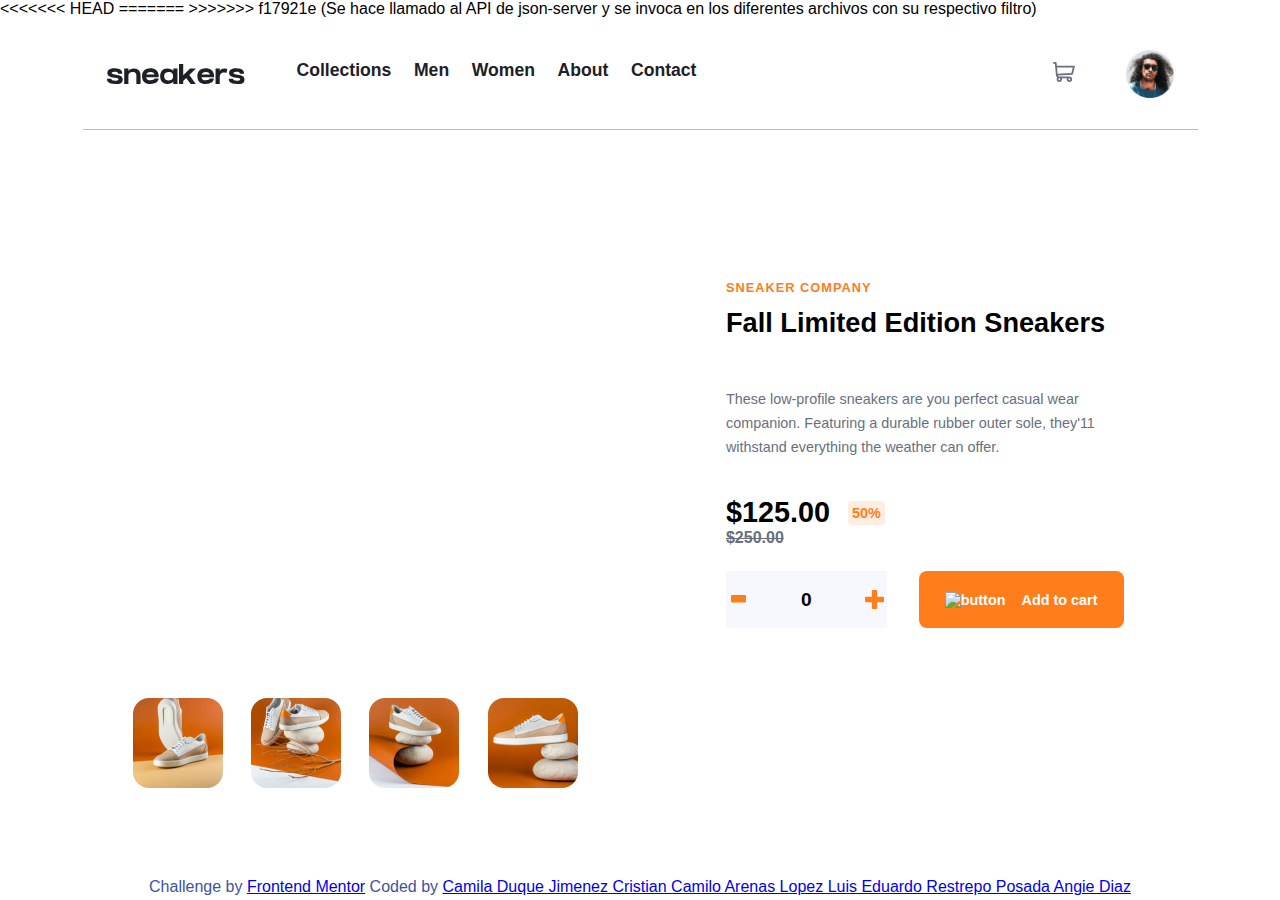
==== index.html @ 79b87ba1 "Se hace integracion de servicio json-server y se hacen respectivos filtros para las diferentes categ" ====
<!DOCTYPE html>
<html lang="es">
<<<<<<< HEAD
=======

>>>>>>> f17921e (Se hace llamado al API de json-server y se invoca en los diferentes archivos con su respectivo filtro)
<head>
    <meta charset="UTF-8">
    <meta name="viewport" content="width=device-width, initial-scale=1.0">
    <link rel="icon" type="image/png" sizes="32x32" href="./images/favicon-32x32.png">
    <title>E-commerce product page</title>
    <link rel="stylesheet" href="./sass/styles.scss">
    <link rel="stylesheet" href="style.css"">

    <style>
        .attribution { font-size: 16px; text-align: center; }
        .attribution { color: hsl(228, 45%, 44%); }
    </style>
</head>
<body>
<script>
    const contenedorProductos = document.querySelector(" #matter"); 
    const cargarProductos = async () => {
        const url = " http://localhost:3000/productos"
        fetch(url).then(res => res.json())
            .then(data => {
                console.log(data)
                data.forEach(producto => {
                    const div = document.createElement("div");
                    div.classList.add("producto");

                    div.innerHTML = `
    <img class="producto-imagen" src=${producto.img.imagenUno} alt="${producto.nombre}">
    <div class="producto-detalles">
        <h3 class="producto-titulo">${producto.nombre}</h3>
        <p class="producto-precio">$${producto.precio}</p>
        <button class="producto-agregar" id="${producto.id}">Agregar al carrito</button>
    </div>` ;

                    matter.append(div);
                });
            })
    }
</script>
    <main class=" main">

        <header class="header">

            <div class="header__navegador">
                <img class="menu" src="./images/icon-menu.svg" alt="menu icon">
                <img class="logo" src="./images/logo.svg" alt="logo">

                <nav class="iconos-head">
                    <ul class="iconos-head__items">
                        <li><a class="iconos-head__link" href="new-colection.html">Collections</a></li>
                        <li><a class="iconos-head__link" href="#">Men</a></li>
                        <li><a class="iconos-head__link" href="women-colection.html">Women</a></li>
                        <li><a class="iconos-head__link" href="#">About</a></li>
                        <li><a class="iconos-head__link" href="#">Contact</a></li>
                    </ul>

                </nav>

            </div>




            <!-- // ! -- inicio modal navbar -- // -->
            <div class="head-background">
                <nav class="iconos-head2">
                    <img class="iconos-head__close-icon" src="./images/icon-close.svg" alt="">
                    <ul class="iconos-head__item">
                        <li><a class="iconos-head__link" href="new-colection.html">Collections</a></li>
                        <li><a class="iconos-head__link" href="#">Men</a></li>
                        <li><a class="iconos-head__link" href="women-colection.html">Women</a></li>
                        <li><a class="iconos-head__link" href="#">About</a></li>
                        <li><a class="iconos-head__link" href="#">Contact</a></li>
                    </ul>
                </nav>

            </div>
            <!-- // ! -- final modal navbar -- // -->

            <div class="header__cart-profile">
                <div class="header_cart">
                    <div class="header_cart--notification">3</div>
                    <img src="./images/icon-cart.svg" alt="cart">
                </div>
                <img class="avatar" src="./images/image-avatar.png" alt="profile">
            </div>
        </header>

        <section class="matter" id="matter">
            <article class="tunnel">
                <div class="tunnel__image-container">
                    <img class="tunnel__previous" src="./images/icon-previous.svg" alt="previous">
                    <img class="tunnel__next" src="./images/icon-next.svg" alt="next">
                </div>
                <div class="tunnel__thumnails">
                    <img id="1" class="tunnel__thumnail" src="./images/image-product-1-thumbnail.jpg" alt="thumnail">
                    <img id="2" class="tunnel__thumnail" src="./images/image-product-2-thumbnail.jpg" alt="thumnail">
                    <img id="3" class="tunnel__thumnail" src="./images/image-product-3-thumbnail.jpg" alt="thumnail">
                    <img id="4" class="tunnel__thumnail" src="./images/image-product-4-thumbnail.jpg" alt="thumnail">
                </div>
            </article>

            <article class="references">
                <h2 class="reference__company">Sneaker Company</h2>
                <h2 class="reference__title">Fall Limited Edition Sneakers</h2>
                <p class="reference__description"> These low-profile sneakers are you perfect casual wear companion.
                    Featuring a durable rubber outer sole, they'11 withstand everything the weather can offer.</p>
                <div class="reference__prices">
                    <p class="reference_now">$125.00<span class="details_discount">50%</span></p>
                    <p class="reference__before"> $250.00</p>
                </div>
                <div class="reference__product-quantity">
                    <div class="input">
                        <img class="input__minus" src="./images/icon-minus.svg" alt="minus">
                        <input class="input__number" type="text" value="0">
                        <img class="input__plus" src="./images/icon-plus.svg" alt="plus">
                    </div>
                    <button class="reference__button"> <img src="./images/" alt="button">Add to cart</button>
                </div>
            </article>

        </section>

        <!-- // ! -- inicio cart modal -- // -->
        <div class="truck-modal">
            <p class="truck-modal__title">Cart</p>
            <div class="truck_modal__checkout-container">
                <div class="truck_modal__deatils-container">
                    <img class="truck-modal__image" src="./images/image-product-1-thumbnail.jpg" alt="uno">
                    <div>
                        <p class="truck-modal__product">Autumn Limited Edition..</p>
                        <p class="truck-modal__price">$125 x 3 <span>$375.00</span></p>
                    </div>
                    <img class="delete" src="./images/icon-delete.svg" alt="delete">
                </div>
                <button class="truck-modal__delete">Checkout</button>
            </div>
        </div>
        <!-- // ! -- final cart modal -- // -->

        <!-- // ! -- inicio gallery modal -- // -->
        <div class="modal-tunnel__background">
            <article class="modal-tunnel">
                <img class="modal-tunnel__close" src="./images/icon-close.svg" alt="icon close">
                <div class="modal-tunnel__image-container">
                    <img class="modal-tunnel__previous" src="./images/icon-previous.svg" alt="previous">
                    <img class="modal-tunnel__next" src="./images/icon-next.svg" alt="next">
                </div>
                <div class="modal-tunnel__thumnails">
                    <img id="m1" class="modal-tunnel__thumnail" src="./images/image-product-1-thumbnail.jpg"
                        alt="thumnail">
                    <img id="m2" class="modal-tunnel__thumnail" src="./images/image-product-2-thumbnail.jpg"
                        alt="thumnail">
                    <img id="m3" class="modal-tunnel__thumnail" src="./images/image-product-3-thumbnail.jpg"
                        alt="thumnail">
                    <img id="m4" class="modal-tunnel__thumnail" src="./images/image-product-4-thumbnail.jpg"
                        alt="thumnail">
                </div>
            </article>
        </div>
        <!-- // ! -- final gallery modal -- // -->
    </main>
    <div>
        <script>
            cargarProductos()
        </script>
    </div>
    <footer class="attribution">
        Challenge by <a href="https://www.frontendmentor.io?ref=challenge" target="_blank">Frontend Mentor</a>
        Coded by <a href="#" target="_blank">
            Camila Duque Jimenez
            Cristian Camilo Arenas Lopez
            Luis Eduardo Restrepo Posada
            Angie Diaz
        </a>
    </footer>
    </body>

</html>
---- style.css ----
@import url(https://fonts.google.com/specimen/Kumbh+Sans);

:root {
    --orange: hsl(26, 100%, 55%);
    --pale-orange: hsl(25, 100%, 94%);
    --very-dark-blue: hsl(220, 13%, 13%);
    --dark-grayish-blue: hsl(219, 9%, 45%);
    --grayish-blue: hsl(220, 14%, 75%);
    --light-grayish-blue: hsl(223, 64%, 98%);
    --white: hsl(0, 0%, 100%);
    --black: hsl(0, 0%, 0%);
    --black-modal: hsla(0, 0%, 0%, 0.5);
    --font: "Kumbh Sans", sans-serif;
  }
  

*{
    margin: 0;
    padding: 0;
    box-sizing: border-box;
}

body{
    font-family: "kumbh Sans", sans-serif;
}

.main{
    width: 446px;
    /*border: 1px solid black;*/
    margin: auto;
    position: relative;
}
@media (min-width: 1115px){
    .main{
        width: 1115px;
    }   
}
.header{
   /* border: 1px solid red;*/
    display: flex;
    align-items: center;
    justify-content: space-between;
    height: 68px;
    padding:0 24px ;
}
@media (min-width: 1115px){
    .header{
        height: 112px;
        border-bottom: 1px solid var(--grayish-blue);
    }  
}
.header__navegador{
    width: 175px;
    height: 100%;
    display: flex;
    align-items: center;
    justify-content: space-between;
}
@media (min-width: 1115px){
    .header__navegador{
        width: 590px;
    } 
}
.menu:hover{
    cursor: pointer;
}
@media (min-width: 1115px){
    .menu{
        display: none;
    } 
}
.header__cart-profile{
    display: flex;
    align-items: center;
    justify-content: space-between;
    width: 70px;
}
@media (min-width: 1115px){
    .header__cart-profile{
        width:121px ;
    } 
}
.header_cart:hover{
    position: relative;
    cursor: pointer;
}

.header_cart--notification{
    display: none;
    background-color: var(--orange);
    width: 15px;
    height: 12px;
    border-radius: 16px;
    position: absolute;
    top: -2px;
    right: -5px;
    font-size: 0.6em;
    text-align: center;
    color: var(--white);
}
.avatar{ 
    width: 24px;
}
@media (min-width: 1115px){
    .avatar{
        width:48px ;
    } 
}
.avatar:hover{
cursor: pointer;
    border: 2px solid var(--orange);
    border-radius: 50%;
}

/*nav*/
.iconos-head{
    display: none;
    width: 400px;
    
} 
.iconos-head__items{
    list-style: none;
    display: flex;
    justify-content: space-between;
}
.iconos-head__link{
    text-decoration: none;
    color: var(--dark-grayish-blue);
    display: block;
    height: 112px;
    padding-top: 42px;
}
@media (min-width: 1115px){
    .iconos-head{
        display: block;
    } 
}

.iconos-head__link:hover{
    border-bottom: 4px solid var(--orange);
}
.head-background{
    /*background-color: var(--black-modal);*/
    position: absolute;
    top: 0;
    left: 0;
    width: 100%;
    height: 100%;
    z-index: 1;
    display: none;
   /*  display: grid;
    place-content: center; */
}
.iconos-head2{
    background-color: var(--white);
    width: 250px;
    height: 100%;
    padding: 28px 24px;
     display: none;
}
.iconos-head__item{
    display: flex;
    flex-direction: column;
    justify-content: space-between;
    height: 200px;
    list-style: none;
    margin-top: 50px;
}
.iconos-head__link{
    text-decoration: none;
    color: var(--very-dark-blue);
    font-weight: 700;
    font-size: 1.1em;
}
.iconos-head__close-icon:hover{
    cursor: pointer;
}

/*.mixin{
    background-color: var(--black-modal);
    position: absolute;
    top: 0;
    left: 0;
    width: 100%;
    height: 100%;
    display: none;

}*/
/*mixin{
background-color: var(--white);
    width: 40px;
    height: 40px;
    padding: 12px;
    border-radius: 50%;
    position: absolute;
    top: 170px;
    left: 15px;
}*/
.tunnel{
    width: 446px;
    
}
.tunnel__image-container{
    height: 300px;
    width: 100%;
    background-image:url("./coleccion-hombres/a1.webp");
    background-position-y:-35px ;
    background-size: cover;
}
@media (min-width: 1115px){
    .tunnel__image-container{
        background-position-y:0px ;
        border-radius: 16px;
        height: 446px;
        margin-bottom: 32px;
        
    } 
}

.tunnel__previous{
    background-color: var(--white);
    width: 40px;
    height: 40px;
    padding: 12px;
    border-radius: 50%;
    position: absolute;
    top: 180px;
    left: 15px;
   
}
.tunnel__previous:hover{
    cursor: pointer;
}

@media (min-width: 1115px){
    .tunnel__previous{
        background-position-y:0px ;
        border-radius: 16px;
        height: 446px;
        margin-bottom: 32px;
        display: none;
    } 
}


.tunnel__next{
    background-color: var(--white);
    width: 40px;
    height: 40px;
    padding: 12px;
    border-radius: 50%;
    position: absolute;
    top: 180px;
    left: 320px;  
}
.tunnel__next:hover{
    cursor: pointer;
}
@media (min-width: 1115px){
    .tunnel__next{
        display: none;
    } 
}

.tunnel__thumnails{
    display: none;
}
@media (min-width: 1115px){
    .tunnel__thumnails{
        display: flex;
        justify-content: space-between;
        
    } 
}
.tunnel__thumnail{
    width: 90px;
    border-radius: 16px;
}
.tunnel__thumnail:hover{
    cursor: pointer;
    border: 2px solid var(--orange);
}
.references{
    padding: 24px;

}
@media (min-width: 1115px){
    .references{
        width: 446px;
        padding-top: 60px;
    } 
}


.reference__company{
    color: var(--orange);
    text-transform: uppercase;
    font-size: 0.8em;
    letter-spacing: 1px;
    margin-bottom: 12px;
}
.reference__title{
    font-size: 1.7em;
    margin-bottom: 16px;
}
@media (min-width: 1115px){
    .reference__title{
        font-size: 1.7em;
        margin-bottom: 48px;
    } 
}
.reference__description{
    font-size: 0.94em;
    color: var(--dark-grayish-blue);
    line-height: 24px;
    margin-bottom: 24px;   
}
@media (min-width: 1115px){
    .reference__description{
        font-size: 0.9em;
        margin-bottom: 37px;
        
    } 
}
.reference__prices{
    
    display: flex;
    justify-content: space-between;
    margin-bottom: 24px;
    align-items: center;
}
@media (min-width: 1115px){
    .reference__prices{
        flex-direction: column;
        align-items: flex-start;
        
    } 
}
.reference_now{
    font-size: 1.8em;
    font-weight: 700;
    display: flex;
    align-items: center;
    gap: 18px;
}
.details_discount{
    font-size: 0.5em;
    background-color: var(--pale-orange);
    color: var(--orange);
    padding: 4px;
    border-radius: 4px;
}
.reference__before{
    font-weight: 700;
    color: var(--dark-grayish-blue);
    text-decoration: line-through;
}
.reference__product-quantity{
    @media (min-width: 1115px){
        display: flex;
        gap: 32px;

    }
}
.input{
    height: 57px;
    display: flex;
    justify-content: space-between;
    background-color: var(--light-grayish-blue);
}
.input__minus{
    width: 25px;
    height: 100%;
    padding:  24px 5px;
}
.input__minus:hover{
    cursor: pointer;
}
.input__number{
    width: 100%;   
    border: none;
    background-color: var(--light-grayish-blue);
    font-size: 1.2em;
    font-weight: 700;
    font-family: var(--font);
    text-align: center;
    outline: none;
}
.input__plus{
    width: 25px;
    height: 100%;
    padding:  19px 3px;
}
.input__plus:hover{
    cursor: pointer;
}
.reference__button{
    background-color: var(--orange);
    width: 100%;
    height: 57px;
    border-radius: 8px;
    border: none;
    color: var(--white);
    font-size: 0.9em;
    font-weight: 700;
    display: flex;
    align-items: center;
    justify-content: center;
    gap: 16px;
}
.reference__button:hover{
    cursor: pointer;
    opacity: 0.7;
}
.truck-modal{
    display: none;
    border:  1px solid blue;
    width: 360px;
    height: 260px;
    border-radius: 8px;
    box-shadow: 3px 3px 10px;
    position: absolute;
    top: 75px;
    right: 6px;
    background-color: var(--white);
}
.truck-modal__title{
    font-weight: 700;
    padding: 24px;
    border-bottom: 1px solid var(--grayish-blue);

}
.truck_modal__checkout-container{
    padding: 24px;
}
.truck_modal__deatils-container{
    display: flex;
    align-items: center;
    margin-bottom: 24px;
    color: var(--dark-grayish-blue);
}
.truck-modal__image{
    width: 50px;
    /*height: 50px;*/
    border-radius: 4px;
    align-items: center;
    justify-content: space-between;
    margin-bottom: 24px;
}
.truck-modal__price span{
    font-weight: 700;
    color: var(--black);

}
.delete:hover{
    cursor: pointer;
}
.truck-modal__delete{
    background-color: var(--orange);
    width: 100%;
    height: 57px;
    border-radius: 8px;
    border: none;
    color: var(--white);
    font-size: 0.9em;
    font-weight: 700;
    display: flex;
    align-items: center;
    justify-content: center;
    gap: 16px;
}
.truck-modal__delete:hover{
    cursor: pointer;
}
.matter{
    @media (min-width: 1115px){
        display: flex;
        padding: 90px 50px;
        gap: 124px;
        
    }
}
.modal-tunnel__background{
    width: 550px;
    
}
.modal-tunnel__background{ 
    background-color: var(--black-modal);
    position: absolute;
    top: 0;
    left: 0;
    width: 100%;
    height: 100%;
    z-index: 1;
    display: none;
    /*display: grid;*/
    place-content: center;
}
.modal-tunnel__close-container{
    text-align: right;
    height: 30px;
}
.modal-tunnel__close{
    width: 16px;
}
.modal-tunnel__close:hover{
    cursor: pointer;
    content: url("./images/icon-close-orange.svg");
}
.modal-tunnel__image-container{
    background-image: url("./images/image-product-1.jpg");
    height: 446px;
    width: 446px;
    background-size: cover;
    border-radius: 16px;
    margin-bottom: 32px;
    position: relative;
}
.modal-tunnel__thumnails{
     display: flex;
     justify-content: space-between;
     width: 410px;
     margin: auto;
} 
.modal-tunnel__thumnail{
    width: 90px;
    border-radius: 16px;
}
.modal-tunnel__thumnail:hover{
    cursor: pointer;
    border: 2px solid var(--orange);
}
.modal-tunnel__previous{
    background-color: var(--white);
    width: 40px;
    height: 40px;
    padding: 12px;
    border-radius: 50%;
    position: absolute;
    top: 190px;
    left: 15px;
    
}
.modal-tunnel__previous:hover{
    cursor: pointer;
}
@media (min-width: 1115px){
    .modal-tunnel__previous{
        display: block;
    } 
 }
.modal-tunnel__next{
    background-color: var(--white);
    width: 40px;
    height: 40px;
    padding: 12px;
    border-radius: 50%;
    position: absolute;
    top: 190px;
    left: 400px;  
}
.modal-tunnel__next:hover{
    cursor: pointer;
}

@media (min-width: 1115px){
.modal-tunnel__next{
    display: block;
    } 
}


/* Trabajo Alejandro */
.contendor-productos {
    display: grid;
    grid-template-columns: repeat(3, 1fr);
    gap: 1rem;
}
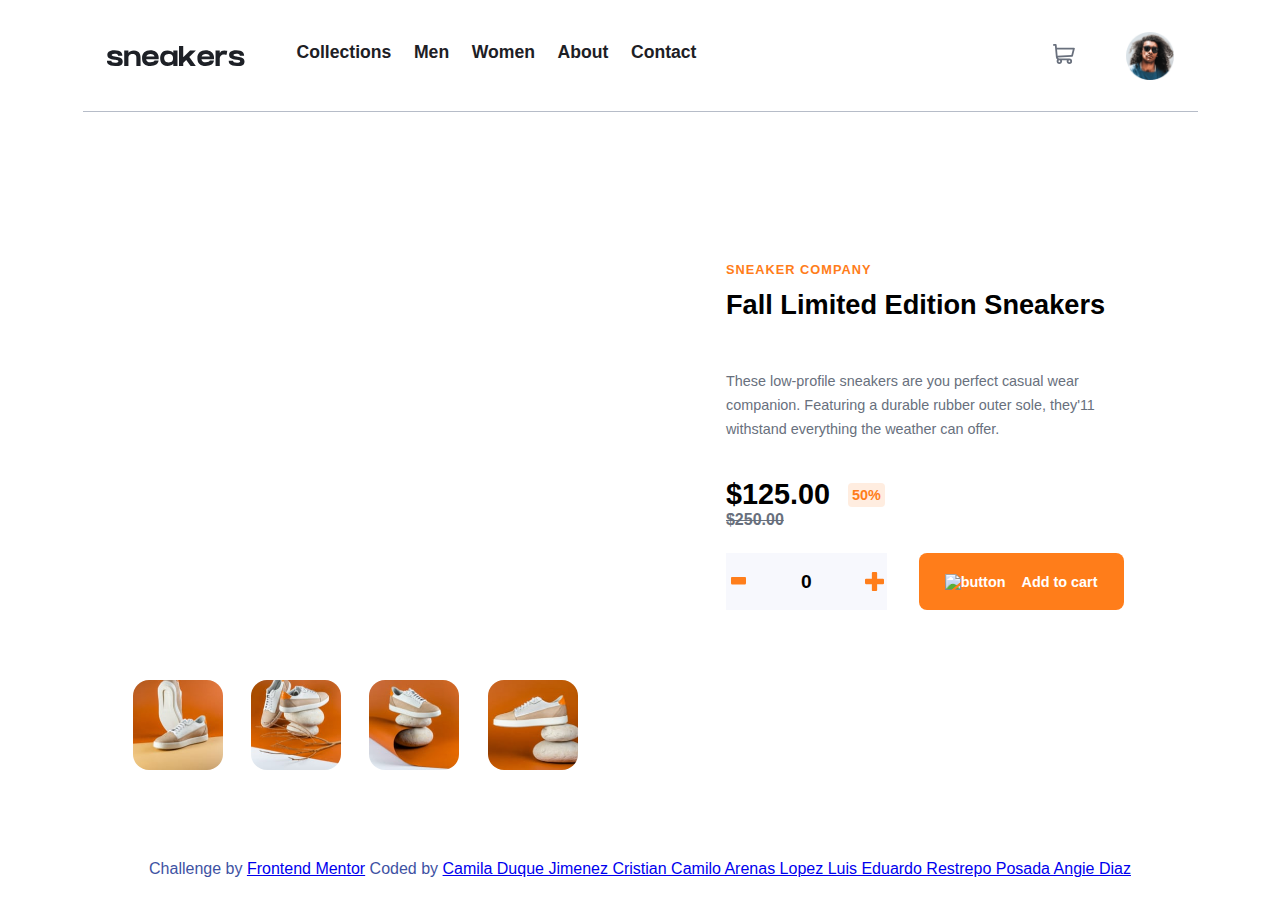
==== commit b000a94c: "Se implementa funcion de cerrar formulario" ====
--- a/index.html
+++ b/index.html
@@ -1,9 +1,5 @@
 <!DOCTYPE html>
 <html lang="es">
-<<<<<<< HEAD
-=======
-
->>>>>>> f17921e (Se hace llamado al API de json-server y se invoca en los diferentes archivos con su respectivo filtro)
 <head>
     <meta charset="UTF-8">
     <meta name="viewport" content="width=device-width, initial-scale=1.0">
@@ -18,30 +14,6 @@
     </style>
 </head>
 <body>
-<script>
-    const contenedorProductos = document.querySelector(" #matter"); 
-    const cargarProductos = async () => {
-        const url = " http://localhost:3000/productos"
-        fetch(url).then(res => res.json())
-            .then(data => {
-                console.log(data)
-                data.forEach(producto => {
-                    const div = document.createElement("div");
-                    div.classList.add("producto");
-
-                    div.innerHTML = `
-    <img class="producto-imagen" src=${producto.img.imagenUno} alt="${producto.nombre}">
-    <div class="producto-detalles">
-        <h3 class="producto-titulo">${producto.nombre}</h3>
-        <p class="producto-precio">$${producto.precio}</p>
-        <button class="producto-agregar" id="${producto.id}">Agregar al carrito</button>
-    </div>` ;
-
-                    matter.append(div);
-                });
-            })
-    }
-</script>
     <main class=" main">
 
         <header class="header">
@@ -165,11 +137,6 @@
         </div>
         <!-- // ! -- final gallery modal -- // -->
     </main>
-    <div>
-        <script>
-            cargarProductos()
-        </script>
-    </div>
     <footer class="attribution">
         Challenge by <a href="https://www.frontendmentor.io?ref=challenge" target="_blank">Frontend Mentor</a>
         Coded by <a href="#" target="_blank">
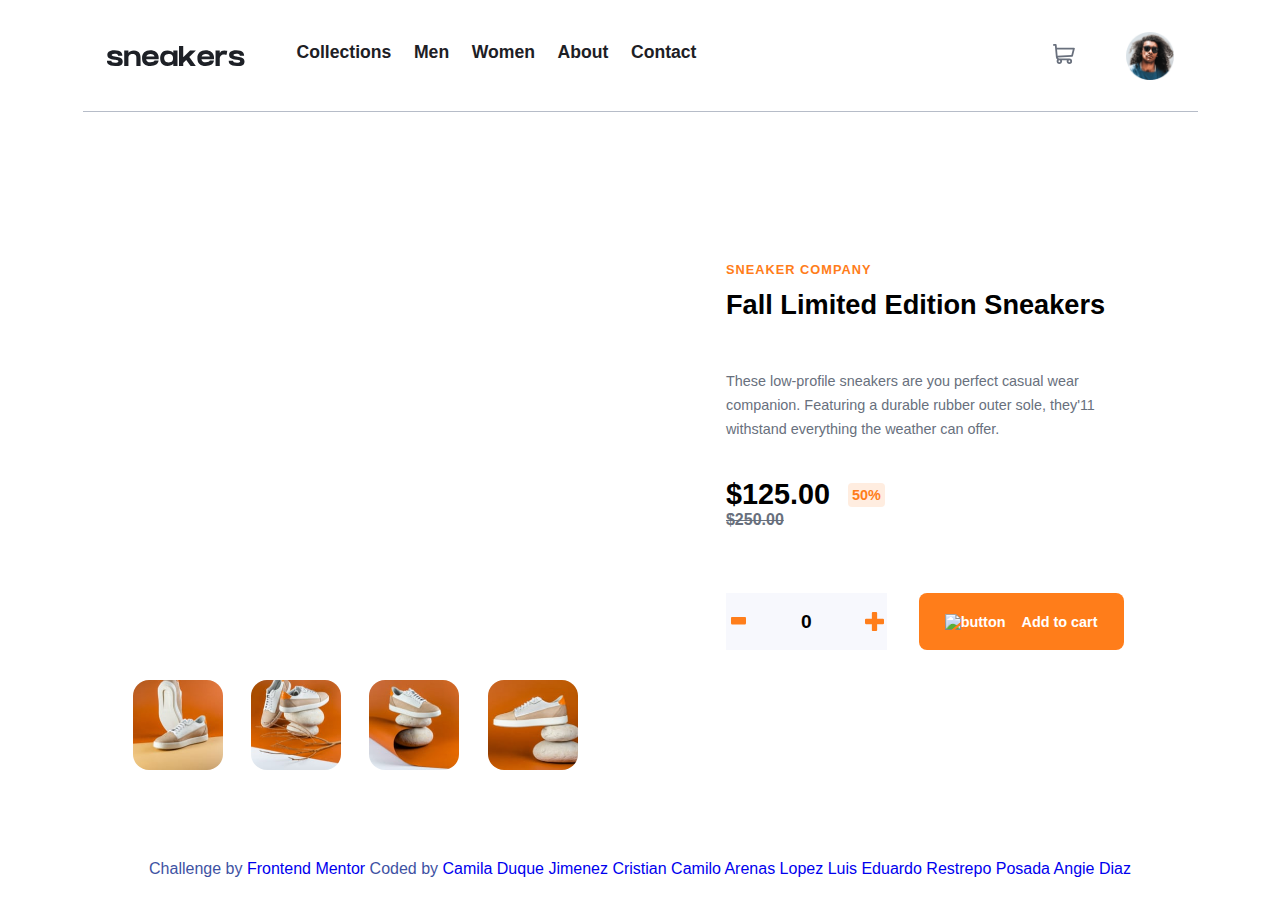
==== commit 0e990c9b: "Implementacion del about y contact. Correccion de redirecciones" ====
--- a/index.html
+++ b/index.html
@@ -21,39 +21,37 @@
             <div class="header__navegador">
                 <img class="menu" src="./images/icon-menu.svg" alt="menu icon">
                 <img class="logo" src="./images/logo.svg" alt="logo">
-
+    
                 <nav class="iconos-head">
                     <ul class="iconos-head__items">
-                        <li><a class="iconos-head__link" href="new-colection.html">Collections</a></li>
-                        <li><a class="iconos-head__link" href="#">Men</a></li>
-                        <li><a class="iconos-head__link" href="women-colection.html">Women</a></li>
-                        <li><a class="iconos-head__link" href="#">About</a></li>
-                        <li><a class="iconos-head__link" href="#">Contact</a></li>
+                        <li><a class="iconos-head__link" href="./new-colection.html">Collections</a></li>
+                        <li><a class="iconos-head__link" href="./men-colection.html">Men</a></li>
+                        <li><a class="iconos-head__link" href="./women-colection.html">Women</a></li>
+                        <li><a class="iconos-head__link" href="./about.html">About</a></li>
+                        <li><a class="iconos-head__link" href="./Contact.html">Contact</a></li>
                     </ul>
-
+    
                 </nav>
-
+    
             </div>
-
-
-
-
+    
+    
             <!-- // ! -- inicio modal navbar -- // -->
             <div class="head-background">
                 <nav class="iconos-head2">
                     <img class="iconos-head__close-icon" src="./images/icon-close.svg" alt="">
                     <ul class="iconos-head__item">
-                        <li><a class="iconos-head__link" href="new-colection.html">Collections</a></li>
-                        <li><a class="iconos-head__link" href="#">Men</a></li>
-                        <li><a class="iconos-head__link" href="women-colection.html">Women</a></li>
-                        <li><a class="iconos-head__link" href="#">About</a></li>
-                        <li><a class="iconos-head__link" href="#">Contact</a></li>
+                        <li><a class="iconos-head__link" href="./new-colection.html">Collections</a></li>
+                        <li><a class="iconos-head__link" href="./men-colection.html">Men</a></li>
+                        <li><a class="iconos-head__link" href="./women-colection.html">Women</a></li>
+                        <li><a class="iconos-head__link" href="./about.html">About</a></li>
+                        <li><a class="iconos-head__link" href="./Contact.html">Contact</a></li>
                     </ul>
                 </nav>
-
+    
             </div>
             <!-- // ! -- final modal navbar -- // -->
-
+    
             <div class="header__cart-profile">
                 <div class="header_cart">
                     <div class="header_cart--notification">3</div>
--- a/style.css
+++ b/style.css
@@ -262,9 +262,9 @@
     } 
 }
 
-.tunnel__thumnails{
+/* .tunnel__thumnails{
     display: none;
-}
+} */
 @media (min-width: 1115px){
     .tunnel__thumnails{
         display: flex;
@@ -576,3 +576,970 @@
     grid-template-columns: repeat(3, 1fr);
     gap: 1rem;
 }
+
+
+
+/* Carrusel */
+* {
+    padding: 0;
+    margin: 0;
+    box-sizing: border-box;
+}
+
+/*  */
+
+/*Efecto*/
+.modalmask {
+    position: fixed;
+    font-family: Arial, sans-serif;
+    top: 0;
+    right: 0;
+    bottom: 0;
+    left: 0;
+    background: rgba(0,0,0,0.8);
+    z-index: 99999;
+    opacity:0;
+    -webkit-transition: opacity 400ms ease-in;
+    -moz-transition: opacity 400ms ease-in;
+    transition: opacity 400ms ease-in;
+    pointer-events: none;
+}
+.modalmask:target {
+    opacity:1;
+    pointer-events: auto;
+}
+
+/*Formato de la ventana*/
+.modalbox{
+    width: 400px;
+    position: relative;
+    padding: 5px 20px 13px 20px;
+    background: #fff;
+    border-radius:3px;
+    -webkit-transition: all 500ms ease-in;
+    -moz-transition: all 500ms ease-in;
+    transition: all 500ms ease-in;
+     
+}
+
+/*Movimientos*/
+.movedown {
+    margin: 0 auto;
+}
+.rotate {
+    margin: 10% auto;
+    -webkit-transform: scale(-5,-5);
+    transform: scale(-5,-5);
+}
+.resize {
+    margin: 10% auto;
+    width:0;
+    height:0;
+ 
+}
+.modalmask:target .movedown{       
+    margin:10% auto;
+}
+.modalmask:target .rotate{     
+    transform: rotate(360deg) scale(1,1);
+        -webkit-transform: rotate(360deg) scale(1,1);
+}
+ 
+.modalmask:target .resize{
+    width:400px;
+    height:200px;
+}
+
+/*Boton de cerrar*/
+.close {
+    background: #606061;
+    color: #FFFFFF;
+    line-height: 25px;
+    position: absolute;
+    right: 1px;
+    text-align: center;
+    top: 1px;
+    width: 24px;
+    text-decoration: none;
+    font-weight: bold;
+    border-radius:3px;
+ 
+}
+ 
+.close:hover {
+    background: #FAAC58;
+    color:#222;
+}
+
+
+/*  */
+
+
+.contendor-productos {
+    display: grid;
+    grid-template-columns: repeat(4, 1fr);
+    gap: 1rem;
+}
+
+.producto-imagen {
+    max-width: 100%;
+}
+
+
+
+.otherImages {
+    display: flex;
+    width: 43%;
+    gap: 1rem;
+    margin-top: 1rem;
+}
+
+.imagen1,
+.imagen2,
+.imagen3,
+.content-imagen1 {
+    display: flex;
+    margin: 0;
+}
+
+.close-button {
+    justify-content: end;
+    display: flex;
+    margin: 1rem 0;
+    width: 20%;
+}
+
+a.openModal { 
+    margin: 1em auto; 
+    display: block; 
+    width: 200px; 
+    background: #ccc; 
+    text-align: center; 
+    text-decoration: none; 
+    color: black; 
+    padding: 10px; 
+    text-shadow: 0 1px 0 #fff; 
+    border: 1px solid rgba(0,0,0,0.1); 
+    box-shadow: 0 1px 1px rgba(0,0,0,0.3); 
+}
+
+
+
+
+.itemCarrusel {
+    height: 300px;
+    position: relative;
+}
+
+.tarjetaCarrusel {
+    background-color: blanchedalmond;
+    height: 100%;
+}
+
+.flechasCarrusel {
+    height: 100%;
+    position: absolute;
+    top: 0;
+    width: 100%;
+    display: flex;
+    align-items: center;
+    justify-content: space-between;
+    padding: 20px;
+}
+
+#contentItemsCarrusel {
+    height: 300px;
+    overflow: hidden;
+    width: 42%;
+}
+
+ 
+
+a {
+    text-decoration: none;
+}
+
+@import url(https://fonts.google.com/specimen/Kumbh+Sans);
+
+:root {
+    --orange: hsl(26, 100%, 55%);
+    --pale-orange: hsl(25, 100%, 94%);
+    --very-dark-blue: hsl(220, 13%, 13%);
+    --dark-grayish-blue: hsl(219, 9%, 45%);
+    --grayish-blue: hsl(220, 14%, 75%);
+    --light-grayish-blue: hsl(223, 64%, 98%);
+    --white: hsl(0, 0%, 100%);
+    --black: hsl(0, 0%, 0%);
+    --black-modal: hsla(0, 0%, 0%, 0.5);
+    --font: "Kumbh Sans", sans-serif;
+  }
+  
+
+*{
+    margin: 0;
+    padding: 0;
+    box-sizing: border-box;
+}
+
+body{
+    font-family: "kumbh Sans", sans-serif;
+
+}
+
+
+/* Carrusel */
+
+.producto{
+    display: flex;
+    padding: 47px;
+}
+
+.container1,
+.container2{
+    width: 50%;
+}
+
+.reference__product-quantity{
+    display: flex;
+    gap: 2rem;
+    margin-top: 4rem
+
+}
+
+
+
+.main{
+    width: 446px;
+    /*border: 1px solid black;*/
+    margin: auto;
+    position: relative;
+}
+@media (min-width: 1115px){
+    .main{
+        width: 1115px;
+    }   
+}
+.header{
+   /* border: 1px solid red;*/
+    display: flex;
+    align-items: center;
+    justify-content: space-between;
+    height: 68px;
+    padding:0 24px ;
+}
+@media (min-width: 1115px){
+    .header{
+        height: 112px;
+        border-bottom: 1px solid var(--grayish-blue);
+    }  
+}
+.header__navegador{
+    width: 175px;
+    height: 100%;
+    display: flex;
+    align-items: center;
+    justify-content: space-between;
+}
+@media (min-width: 1115px){
+    .header__navegador{
+        width: 590px;
+    } 
+}
+.menu:hover{
+    cursor: pointer;
+}
+@media (min-width: 1115px){
+    .menu{
+        display: none;
+    } 
+}
+.header__cart-profile{
+    display: flex;
+    align-items: center;
+    justify-content: space-between;
+    width: 70px;
+}
+@media (min-width: 1115px){
+    .header__cart-profile{
+        width:121px ;
+    } 
+}
+.header_cart:hover{
+    position: relative;
+    cursor: pointer;
+}
+
+.header_cart--notification{
+    display: none;
+    background-color: var(--orange);
+    width: 15px;
+    height: 12px;
+    border-radius: 16px;
+    position: absolute;
+    top: -2px;
+    right: -5px;
+    font-size: 0.6em;
+    text-align: center;
+    color: var(--white);
+}
+.avatar{ 
+    width: 24px;
+}
+@media (min-width: 1115px){
+    .avatar{
+        width:48px ;
+    } 
+}
+.avatar:hover{
+cursor: pointer;
+    border: 2px solid var(--orange);
+    border-radius: 50%;
+}
+
+/*nav*/
+.iconos-head{
+    display: none;
+    width: 400px;
+    
+} 
+.iconos-head__items{
+    list-style: none;
+    display: flex;
+    justify-content: space-between;
+}
+.iconos-head__link{
+    text-decoration: none;
+    color: var(--dark-grayish-blue);
+    display: block;
+    height: 112px;
+    padding-top: 42px;
+}
+@media (min-width: 1115px){
+    .iconos-head{
+        display: block;
+    } 
+}
+
+.iconos-head__link:hover{
+    border-bottom: 4px solid var(--orange);
+}
+.head-background{
+    /*background-color: var(--black-modal);*/
+    position: absolute;
+    top: 0;
+    left: 0;
+    width: 100%;
+    height: 100%;
+    z-index: 1;
+    display: none;
+   /*  display: grid;
+    place-content: center; */
+}
+.iconos-head2{
+    background-color: var(--white);
+    width: 250px;
+    height: 100%;
+    padding: 28px 24px;
+     display: none;
+}
+.iconos-head__item{
+    display: flex;
+    flex-direction: column;
+    justify-content: space-between;
+    height: 200px;
+    list-style: none;
+    margin-top: 50px;
+}
+.iconos-head__link{
+    text-decoration: none;
+    color: var(--very-dark-blue);
+    font-weight: 700;
+    font-size: 1.1em;
+}
+.iconos-head__close-icon:hover{
+    cursor: pointer;
+}
+
+/*.mixin{
+    background-color: var(--black-modal);
+    position: absolute;
+    top: 0;
+    left: 0;
+    width: 100%;
+    height: 100%;
+    display: none;
+
+}*/
+/*mixin{
+background-color: var(--white);
+    width: 40px;
+    height: 40px;
+    padding: 12px;
+    border-radius: 50%;
+    position: absolute;
+    top: 170px;
+    left: 15px;
+}*/
+.tunnel{
+    width: 446px;
+    
+}
+.tunnel__image-container{
+    height: 300px;
+    width: 100%;
+    background-image:url("./coleccion-hombres/a1.webp");
+    background-position-y:-35px ;
+    background-size: cover;
+}
+@media (min-width: 1115px){
+    .tunnel__image-container{
+        background-position-y:0px ;
+        border-radius: 16px;
+        height: 446px;
+        margin-bottom: 32px;
+        
+    } 
+}
+
+.tunnel__previous{
+    background-color: var(--white);
+    width: 40px;
+    height: 40px;
+    padding: 12px;
+    border-radius: 50%;
+    position: absolute;
+    top: 180px;
+    left: 15px;
+   
+}
+.tunnel__previous:hover{
+    cursor: pointer;
+}
+
+@media (min-width: 1115px){
+    .tunnel__previous{
+        background-position-y:0px ;
+        border-radius: 16px;
+        height: 446px;
+        margin-bottom: 32px;
+        display: none;
+    } 
+}
+
+
+.tunnel__next{
+    background-color: var(--white);
+    width: 40px;
+    height: 40px;
+    padding: 12px;
+    border-radius: 50%;
+    position: absolute;
+    top: 180px;
+    left: 320px;  
+}
+.tunnel__next:hover{
+    cursor: pointer;
+}
+@media (min-width: 1115px){
+    .tunnel__next{
+        display: none;
+    } 
+}
+
+/* .tunnel__thumnails{
+    display: none;
+} */
+@media (min-width: 1115px){
+    .tunnel__thumnails{
+        display: flex;
+        justify-content: space-between;
+        
+    } 
+}
+.tunnel__thumnail{
+    width: 90px;
+    border-radius: 16px;
+}
+.tunnel__thumnail:hover{
+    cursor: pointer;
+    border: 2px solid var(--orange);
+}
+.references{
+    padding: 24px;
+
+}
+@media (min-width: 1115px){
+    .references{
+        width: 446px;
+        padding-top: 60px;
+    } 
+}
+
+
+.reference__company{
+    color: var(--orange);
+    text-transform: uppercase;
+    font-size: 0.8em;
+    letter-spacing: 1px;
+    margin-bottom: 12px;
+}
+.reference__title{
+    font-size: 1.7em;
+    margin-bottom: 16px;
+}
+@media (min-width: 1115px){
+    .reference__title{
+        font-size: 1.7em;
+        margin-bottom: 48px;
+    } 
+}
+.reference__description{
+    font-size: 0.94em;
+    color: var(--dark-grayish-blue);
+    line-height: 24px;
+    margin-bottom: 24px;   
+}
+@media (min-width: 1115px){
+    .reference__description{
+        font-size: 0.9em;
+        margin-bottom: 37px;
+        
+    } 
+}
+.reference__prices{
+    
+    display: flex;
+    justify-content: space-between;
+    margin-bottom: 24px;
+    align-items: center;
+}
+@media (min-width: 1115px){
+    .reference__prices{
+        flex-direction: column;
+        align-items: flex-start;
+        
+    } 
+}
+.reference_now{
+    font-size: 1.8em;
+    font-weight: 700;
+    display: flex;
+    align-items: center;
+    gap: 18px;
+}
+.details_discount{
+    font-size: 0.5em;
+    background-color: var(--pale-orange);
+    color: var(--orange);
+    padding: 4px;
+    border-radius: 4px;
+}
+.reference__before{
+    font-weight: 700;
+    color: var(--dark-grayish-blue);
+    text-decoration: line-through;
+}
+.reference__product-quantity{
+    @media (min-width: 1115px){
+        display: flex;
+        gap: 32px;
+
+    }
+}
+.input{
+    height: 57px;
+    display: flex;
+    justify-content: space-between;
+    background-color: var(--light-grayish-blue);
+}
+.input__minus{
+    width: 25px;
+    height: 100%;
+    padding:  24px 5px;
+}
+.input__minus:hover{
+    cursor: pointer;
+}
+.input__number{
+    width: 100%;   
+    border: none;
+    background-color: var(--light-grayish-blue);
+    font-size: 1.2em;
+    font-weight: 700;
+    font-family: var(--font);
+    text-align: center;
+    outline: none;
+}
+.input__plus{
+    width: 25px;
+    height: 100%;
+    padding:  19px 3px;
+}
+.input__plus:hover{
+    cursor: pointer;
+}
+.reference__button{
+    background-color: var(--orange);
+    width: 100%;
+    height: 57px;
+    border-radius: 8px;
+    border: none;
+    color: var(--white);
+    font-size: 0.9em;
+    font-weight: 700;
+    display: flex;
+    align-items: center;
+    justify-content: center;
+    gap: 16px;
+}
+.reference__button:hover{
+    cursor: pointer;
+    opacity: 0.7;
+}
+.truck-modal{
+    display: none;
+    border:  1px solid blue;
+    width: 360px;
+    height: 260px;
+    border-radius: 8px;
+    box-shadow: 3px 3px 10px;
+    position: absolute;
+    top: 75px;
+    right: 6px;
+    background-color: var(--white);
+}
+.truck-modal__title{
+    font-weight: 700;
+    padding: 24px;
+    border-bottom: 1px solid var(--grayish-blue);
+
+}
+.truck_modal__checkout-container{
+    padding: 24px;
+}
+.truck_modal__deatils-container{
+    display: flex;
+    align-items: center;
+    margin-bottom: 24px;
+    color: var(--dark-grayish-blue);
+}
+.truck-modal__image{
+    width: 50px;
+    /*height: 50px;*/
+    border-radius: 4px;
+    align-items: center;
+    justify-content: space-between;
+    margin-bottom: 24px;
+}
+.truck-modal__price span{
+    font-weight: 700;
+    color: var(--black);
+
+}
+.delete:hover{
+    cursor: pointer;
+}
+.truck-modal__delete{
+    background-color: var(--orange);
+    width: 100%;
+    height: 57px;
+    border-radius: 8px;
+    border: none;
+    color: var(--white);
+    font-size: 0.9em;
+    font-weight: 700;
+    display: flex;
+    align-items: center;
+    justify-content: center;
+    gap: 16px;
+}
+.truck-modal__delete:hover{
+    cursor: pointer;
+}
+.matter{
+    @media (min-width: 1115px){
+        display: flex;
+        padding: 90px 50px;
+        gap: 124px;
+        
+    }
+}
+.modal-tunnel__background{
+    width: 550px;
+    
+}
+.modal-tunnel__background{ 
+    background-color: var(--black-modal);
+    position: absolute;
+    top: 0;
+    left: 0;
+    width: 100%;
+    height: 100%;
+    z-index: 1;
+    display: none;
+    /*display: grid;*/
+    place-content: center;
+}
+.modal-tunnel__close-container{
+    text-align: right;
+    height: 30px;
+}
+.modal-tunnel__close{
+    width: 16px;
+}
+.modal-tunnel__close:hover{
+    cursor: pointer;
+    content: url("./images/icon-close-orange.svg");
+}
+.modal-tunnel__image-container{
+    background-image: url("./images/image-product-1.jpg");
+    height: 446px;
+    width: 446px;
+    background-size: cover;
+    border-radius: 16px;
+    margin-bottom: 32px;
+    position: relative;
+}
+.modal-tunnel__thumnails{
+     display: flex;
+     justify-content: space-between;
+     width: 410px;
+     margin: auto;
+} 
+.modal-tunnel__thumnail{
+    width: 90px;
+    border-radius: 16px;
+}
+.modal-tunnel__thumnail:hover{
+    cursor: pointer;
+    border: 2px solid var(--orange);
+}
+.modal-tunnel__previous{
+    background-color: var(--white);
+    width: 40px;
+    height: 40px;
+    padding: 12px;
+    border-radius: 50%;
+    position: absolute;
+    top: 190px;
+    left: 15px;
+    
+}
+.modal-tunnel__previous:hover{
+    cursor: pointer;
+}
+@media (min-width: 1115px){
+    .modal-tunnel__previous{
+        display: block;
+    } 
+ }
+.modal-tunnel__next{
+    background-color: var(--white);
+    width: 40px;
+    height: 40px;
+    padding: 12px;
+    border-radius: 50%;
+    position: absolute;
+    top: 190px;
+    left: 400px;  
+}
+.modal-tunnel__next:hover{
+    cursor: pointer;
+}
+
+@media (min-width: 1115px){
+.modal-tunnel__next{
+    display: block;
+    } 
+}
+
+
+/* Trabajo Alejandro */
+.contendor-productos {
+    display: grid;
+    grid-template-columns: repeat(3, 1fr);
+    gap: 1rem;
+}
+
+
+
+/* Carrusel */
+* {
+    padding: 0;
+    margin: 0;
+    box-sizing: border-box;
+}
+
+/*  */
+
+/*Efecto*/
+.modalmask {
+    position: fixed;
+    font-family: Arial, sans-serif;
+    top: 0;
+    right: 0;
+    bottom: 0;
+    left: 0;
+    background: rgba(0,0,0,0.8);
+    z-index: 99999;
+    opacity:0;
+    -webkit-transition: opacity 400ms ease-in;
+    -moz-transition: opacity 400ms ease-in;
+    transition: opacity 400ms ease-in;
+    pointer-events: none;
+}
+.modalmask:target {
+    opacity:1;
+    pointer-events: auto;
+}
+
+/*Formato de la ventana*/
+.modalbox{
+    width: 400px;
+    position: relative;
+    padding: 5px 20px 13px 20px;
+    background: #fff;
+    border-radius:3px;
+    -webkit-transition: all 500ms ease-in;
+    -moz-transition: all 500ms ease-in;
+    transition: all 500ms ease-in;
+     
+}
+
+/*Movimientos*/
+.movedown {
+    margin: 0 auto;
+}
+.rotate {
+    margin: 10% auto;
+    -webkit-transform: scale(-5,-5);
+    transform: scale(-5,-5);
+}
+.resize {
+    margin: 10% auto;
+    width:0;
+    height:0;
+ 
+}
+.modalmask:target .movedown{       
+    margin:10% auto;
+}
+.modalmask:target .rotate{     
+    transform: rotate(360deg) scale(1,1);
+        -webkit-transform: rotate(360deg) scale(1,1);
+}
+ 
+.modalmask:target .resize{
+    width:400px;
+    height:200px;
+}
+
+/*Boton de cerrar*/
+.close {
+    background: #606061;
+    color: #FFFFFF;
+    line-height: 25px;
+    position: absolute;
+    right: 1px;
+    text-align: center;
+    top: 1px;
+    width: 24px;
+    text-decoration: none;
+    font-weight: bold;
+    border-radius:3px;
+ 
+}
+ 
+.close:hover {
+    background: #FAAC58;
+    color:#222;
+}
+
+
+/*  */
+
+
+.contendor-productos {
+    display: grid;
+    grid-template-columns: repeat(4, 1fr);
+    gap: 1rem;
+}
+
+.producto-imagen {
+    max-width: 100%;
+}
+
+
+
+.otherImages {
+    display: flex;
+    width: 100%;
+    gap: 1rem;
+    margin-top: 1rem;
+}
+
+.imagen1,
+.imagen2,
+.imagen3,
+.content-imagen1 {
+    display: flex;
+    margin: 0;
+}
+
+.close-button {
+    justify-content: end;
+    display: flex;
+    margin: 1rem 0;
+    width: 20%;
+}
+
+a.openModal { 
+    margin: 1em auto; 
+    display: block; 
+    width: 200px; 
+    background: #ccc; 
+    text-align: center; 
+    text-decoration: none; 
+    color: black; 
+    padding: 10px; 
+    text-shadow: 0 1px 0 #fff; 
+    border: 1px solid rgba(0,0,0,0.1); 
+    box-shadow: 0 1px 1px rgba(0,0,0,0.3); 
+}
+
+
+
+
+.itemCarrusel {
+    height: 300px;
+    position: relative;
+}
+
+.tarjetaCarrusel {
+    background-color: blanchedalmond;
+    height: 100%;
+}
+
+.flechasCarrusel {
+    height: 100%;
+    position: absolute;
+    top: 0;
+    width: 100%;
+    display: flex;
+    align-items: center;
+    justify-content: space-between;
+    padding: 20px;
+}
+
+#contentItemsCarrusel {
+    height: 300px;
+    overflow: hidden;
+    width: 100%;
+}
+
+ 
+
+a {
+    text-decoration: none;
+}
+
